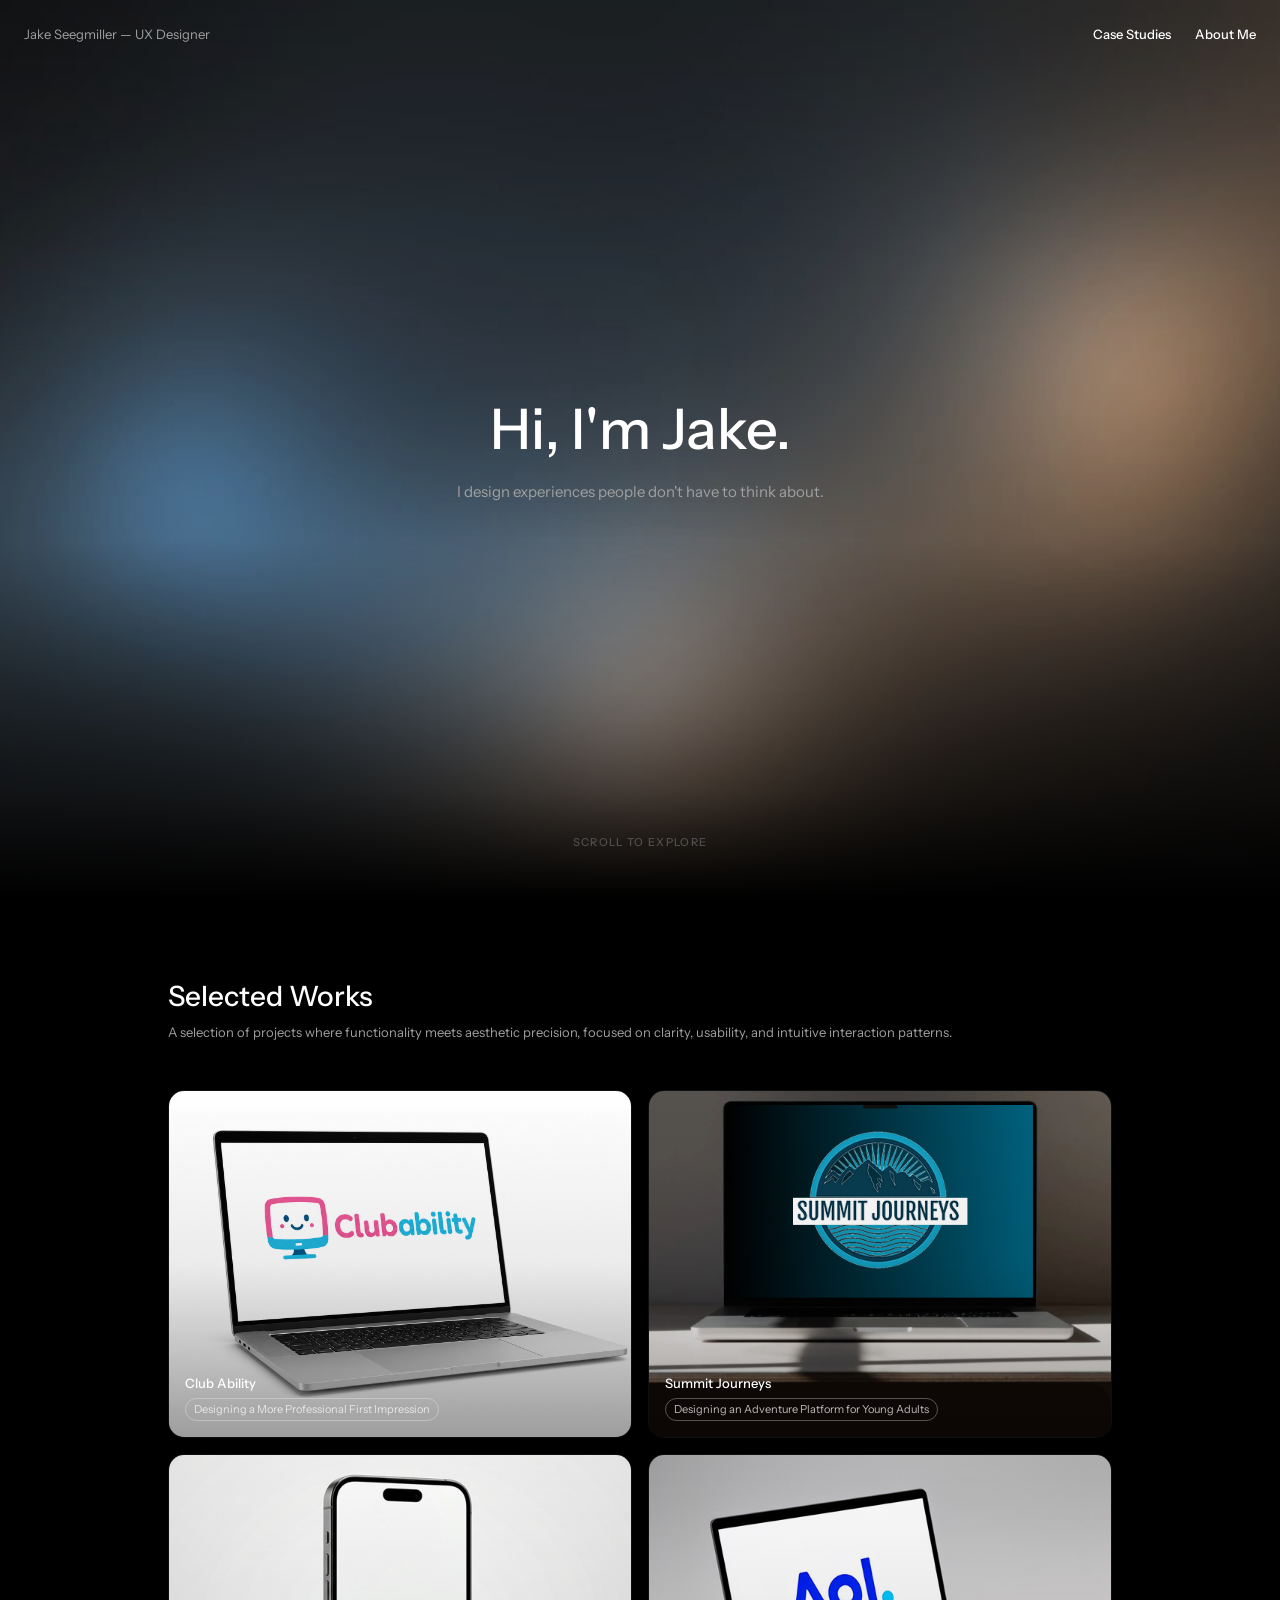
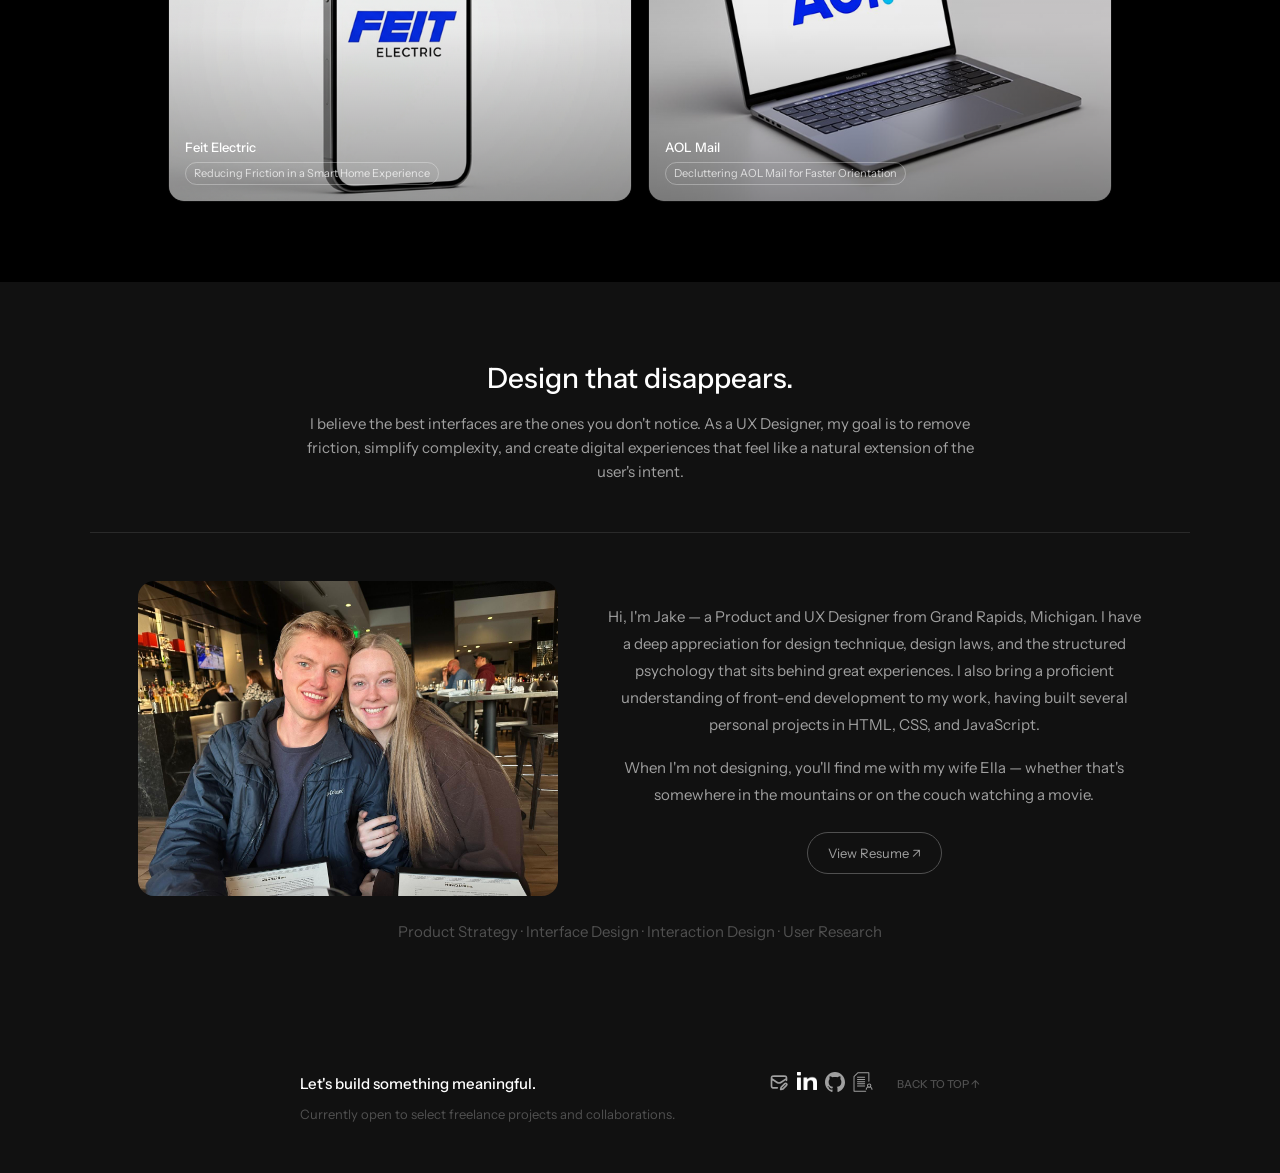
==== index.html @ 3a07475f "redo on resumes - make them pdf's" ====
<!DOCTYPE html>
<html lang="en">
  <head>
    <script>
      (function() {
        const stored = localStorage.getItem('theme');
        const preferred = window.matchMedia('(prefers-color-scheme: dark)').matches ? 'dark' : 'light';
        document.documentElement.setAttribute('data-theme', stored || preferred);
      })();
    </script>
    <meta charset="UTF-8" />
    <meta name="viewport" content="width=device-width, initial-scale=1.0" />
    <title>Jake Seegmiller — UX Portfolio</title>
    <link rel="preconnect" href="https://fonts.googleapis.com" />
    <link rel="preconnect" href="https://fonts.gstatic.com" crossorigin />
    <link
      href="https://fonts.googleapis.com/css2?family=Instrument+Sans:wght@400;500&display=swap"
      rel="stylesheet"
    />
    <link rel="stylesheet" href="styles/tokens.css" />
    <link rel="stylesheet" href="styles/global.css" />
    <link rel="stylesheet" href="styles/components.css" />
    <link rel="stylesheet" href="styles/layout.css" />
    <style>
      @media (max-width: 640px) {
        .layout-philosophy__about-columns {
          flex-direction: column;
          align-items: stretch;
        }

        .layout-philosophy__about-photo {
          flex: none !important;
          width: 100%;
        }
      }

      .layout-footer__icons a span[style*='opacity'] {
        opacity: 0 !important;
        -webkit-text-fill-color: var(--color-text-secondary) !important;
        background-image: none !important;
      }
      .layout-footer__icons a:hover span[style*='opacity'] {
        opacity: 1 !important;
      }
    </style>
  </head>
  <body id="top">
    <header>
      <nav class="layout-nav" aria-label="Primary navigation">
        <p class="layout-nav__brand">Jake Seegmiller — UX Designer</p>
        <div class="layout-nav__links">
          <a class="layout-nav__link" href="#works">Case Studies</a>
          <a class="layout-nav__link" href="#about">About Me</a>
        </div>
      </nav>
    </header>

    <main aria-label="Main content">
      <section class="layout-hero" aria-labelledby="hero-title">
        <div class="layout-hero__content">
          <h1 class="layout-hero__title hero-intro" id="hero-title"><span class="layout-hero__title-text">Hi, I'm Jake.</span></h1>
          <p class="layout-hero__subtitle hero-intro hero-intro--delayed">
            <span class="layout-hero__subtitle-text">I design experiences people don't have to think about.</span>
          </p>
        </div>
        <p class="layout-hero__scroll">SCROLL TO EXPLORE</p>
      </section>

      <section class="layout-works" id="works" aria-labelledby="works-title">
        <div class="layout-works__inner">
          <h2 class="layout-works__title" id="works-title">Selected Works</h2>
          <p class="layout-works__subtitle">
            A selection of projects where functionality meets aesthetic precision,
            focused on clarity, usability, and intuitive interaction patterns.
          </p>
          <div class="layout-works__grid" role="list" aria-label="Selected projects">
            <a
              class="proj-card"
              role="listitem"
              href="pages/clubability.html"
              data-glow="#E8A0BF"
              data-hover-glow
              aria-label="Club Ability — open case study"
            >
              <img class="card-thumb" src="assets/images/clubability.png" alt="Club Ability nonprofit website redesign" />
              <div class="card-scrim"></div>
              <div class="card-text">
                <p class="card-name">Club Ability</p>
                <span class="card-tag">Designing a More Professional First Impression</span>
              </div>
            </a>
            <a
              class="proj-card"
              role="listitem"
              href="pages/summit-journeys.html"
              data-glow="#4A9EBF"
              data-hover-glow
              aria-label="Summit Journeys — open case study"
            >
              <img class="card-thumb" src="assets/images/summit-journeys.png" alt="Summit Journeys travel experience interface" />
              <div class="card-scrim"></div>
              <div class="card-text">
                <p class="card-name">Summit Journeys</p>
                <span class="card-tag">Designing an Adventure Platform for Young Adults</span>
              </div>
            </a>
            <a
              class="proj-card"
              role="listitem"
              href="pages/feit-electric.html"
              data-glow="#3A7BD5"
              data-hover-glow
              aria-label="Feit Electric — open case study"
            >
              <img class="card-thumb" src="assets/images/feit-electric.png" alt="Feit Electric connected home product interface" />
              <div class="card-scrim"></div>
              <div class="card-text">
                <p class="card-name">Feit Electric</p>
                <span class="card-tag">Reducing Friction in a Smart Home Experience</span>
              </div>
            </a>
            <a
              class="proj-card"
              role="listitem"
              href="pages/aol-mail.html"
              data-glow="#3A7BD5"
              data-hover-glow
              aria-label="AOL Mail — open case study"
            >
              <img class="card-thumb" src="assets/images/aol-mail.png" alt="AOL Mail inbox modernization concept" />
              <div class="card-scrim"></div>
              <div class="card-text">
                <p class="card-name">AOL Mail</p>
                <span class="card-tag">Decluttering AOL Mail for Faster Orientation</span>
              </div>
            </a>
          </div>
        </div>
      </section>

      <section class="layout-philosophy" id="about" aria-labelledby="philosophy-title">
        <h2 class="layout-philosophy__title" id="philosophy-title">Design that disappears.</h2>
        <p class="layout-philosophy__body">
          I believe the best interfaces are the ones you don't notice. As a UX Designer, my
          goal is to remove friction, simplify complexity, and create digital experiences
          that feel like a natural extension of the user's intent.
        </p>
        <hr
          style="border: none; border-top: 1px solid var(--color-bg-subtle); margin: var(--space-xl) 0; max-width: var(--works-max-width, 1100px); margin-left: auto; margin-right: auto; padding-left: var(--space-xl); padding-right: var(--space-xl);"
        />
        <div
          class="layout-philosophy__about-columns"
          style="display: flex; gap: var(--space-xl); align-items: center; max-width: var(--works-max-width, 1100px); margin-left: auto; margin-right: auto; padding-left: var(--space-xl); padding-right: var(--space-xl);"
        >
          <div class="layout-philosophy__about-photo" style="flex: 0 0 420px;">
              <img
                src="assets/images/about_me.jpeg"
                alt="Jake Seegmiller"
                style="width: 100%; height: auto; border-radius: var(--radius-lg); display: block;"
              />
            </div>
            <div style="flex: 1;">
              <p
                style="color: var(--color-text-secondary); font-size: var(--text-md); line-height: var(--leading-loose);"
              >
                Hi, I'm Jake — a Product and UX Designer from Grand Rapids, Michigan. I have a
                deep appreciation for design technique, design laws, and the structured
                psychology that sits behind great experiences. I also bring a proficient
                understanding of front-end development to my work, having built several
                personal projects in HTML, CSS, and JavaScript.
              </p>
              <p
                style="margin-top: var(--space-md); color: var(--color-text-secondary); font-size: var(--text-md); line-height: var(--leading-loose);"
              >
                When I'm not designing, you'll find me with my wife Ella — whether that's
                somewhere in the mountains or on the couch watching a movie.
              </p>
              <a
                href="assets/images/Resume_-_Jake_Seegmiller_2026.pdf"
                target="_blank"
                rel="noopener noreferrer"
                style="display: inline-block; margin-top: var(--space-lg); padding: 10px 20px; border: 1px solid var(--color-text-muted); border-radius: var(--radius-pill); font-size: var(--text-sm); color: var(--color-text-secondary); transition: border-color var(--transition-base), color var(--transition-base);"
              >
                View Resume ↗
              </a>
            </div>
          </div>
        <p class="layout-philosophy__skills" style="font-size: var(--text-md);">
          Product Strategy · Interface Design · Interaction Design · User Research
        </p>
      </section>
    </main>

    <footer class="layout-footer" aria-label="Footer">
      <div class="layout-footer__inner">
        <div>
          <p class="layout-footer__title">Let's build something meaningful.</p>
          <p class="layout-footer__subtitle">
            Currently open to select freelance projects and collaborations.
          </p>
        </div>
        <div class="layout-footer__right">
          <div class="layout-footer__icons">
            <a href="mailto:jakegseeg@gmail.com" aria-label="Email Jake">
              <span style="position: relative; display: inline-flex; align-items: center; justify-content: center;">
              <svg xmlns="http://www.w3.org/2000/svg" viewBox="0 0 24 24" fill="none" width="20" height="20" aria-hidden="true">
                <path
                  stroke="currentColor"
                  stroke-width="2"
                  stroke-linecap="round"
                  stroke-linejoin="round"
                  d="M10 19H6.2C5.0799 19 4.51984 19 4.09202 18.782C3.71569 18.5903 3.40973 18.2843 3.21799 17.908C3 17.4802 3 16.9201 3 15.8V8.2C3 7.0799 3 6.51984 3.21799 6.09202C3.40973 5.71569 3.71569 5.40973 4.09202 5.21799C4.51984 5 5.0799 5 6.2 5H17.8C18.9201 5 19.4802 5 19.908 5.21799C20.2843 5.40973 20.5903 5.71569 20.782 6.09202C21 6.51984 21 7.0799 21 8.2V10M20.6067 8.26229L15.5499 11.6335C14.2669 12.4888 13.6254 12.9165 12.932 13.0827C12.3192 13.2295 11.6804 13.2295 11.0677 13.0827C10.3743 12.9165 9.73279 12.4888 8.44975 11.6335L3.14746 8.09863M14 21L16.025 20.595C16.2015 20.5597 16.2898 20.542 16.3721 20.5097C16.4452 20.4811 16.5147 20.4439 16.579 20.399C16.6516 20.3484 16.7152 20.2848 16.8426 20.1574L21 16C21.5523 15.4477 21.5523 14.5523 21 14C20.4477 13.4477 19.5523 13.4477 19 14L14.8426 18.1574C14.7152 18.2848 14.6516 18.3484 14.601 18.421C14.5561 18.4853 14.5189 18.5548 14.4903 18.6279C14.458 18.7102 14.4403 18.7985 14.405 18.975L14 21Z"
                />
              </svg>
                <span style="position: absolute; bottom: calc(100% + 6px); left: 50%; transform: translateX(-50%); font-size: 10px; color: var(--color-text-secondary); white-space: nowrap; opacity: 0; transition: opacity var(--transition-base); pointer-events: none;">Email</span>
              </span>
            </a>
            <a
              href="https://www.linkedin.com/in/jacob-seegmiller-11bab8307"
              target="_blank"
              rel="noopener noreferrer"
              aria-label="Jake on LinkedIn"
            >
              <span style="position: relative; display: inline-flex; align-items: center; justify-content: center;">
              <img
                src="assets/icons/linkedin_logo.png"
                width="20"
                height="20"
                alt=""
                aria-hidden="true"
              />
                <span style="position: absolute; bottom: calc(100% + 6px); left: 50%; transform: translateX(-50%); font-size: 10px; color: var(--color-text-secondary); white-space: nowrap; opacity: 0; transition: opacity var(--transition-base); pointer-events: none;">LinkedIn</span>
              </span>
            </a>
            <a href="https://github.com/jakegseeg" target="_blank" rel="noopener noreferrer" aria-label="Jake on GitHub">
              <span style="position: relative; display: inline-flex; align-items: center; justify-content: center;">
              <svg xmlns="http://www.w3.org/2000/svg" viewBox="84 7399 20 20" width="20" height="20" aria-hidden="true">
                <path
                  fill="currentColor"
                  fill-rule="evenodd"
                  d="M94,7399 C99.523,7399 104,7403.59 104,7409.253 C104,7413.782 101.138,7417.624 97.167,7418.981 C96.66,7419.082 96.48,7418.762 96.48,7418.489 C96.48,7418.151 96.492,7417.047 96.492,7415.675 C96.492,7414.719 96.172,7414.095 95.813,7413.777 C98.04,7413.523 100.38,7412.656 100.38,7408.718 C100.38,7407.598 99.992,7406.684 99.35,7405.966 C99.454,7405.707 99.797,7404.664 99.252,7403.252 C99.252,7403.252 98.414,7402.977 96.505,7404.303 C95.706,7404.076 94.85,7403.962 94,7403.958 C93.15,7403.962 92.295,7404.076 91.497,7404.303 C89.586,7402.977 88.746,7403.252 88.746,7403.252 C88.203,7404.664 88.546,7405.707 88.649,7405.966 C88.01,7406.684 87.619,7407.598 87.619,7408.718 C87.619,7412.646 89.954,7413.526 92.175,7413.785 C91.889,7414.041 91.63,7414.493 91.54,7415.156 C90.97,7415.418 89.522,7415.871 88.63,7414.304 C88.63,7414.304 88.101,7413.319 87.097,7413.247 C87.097,7413.247 86.122,7413.234 87.029,7413.87 C87.029,7413.87 87.684,7414.185 88.139,7415.37 C88.139,7415.37 88.726,7417.2 91.508,7416.58 C91.513,7417.437 91.522,7418.245 91.522,7418.489 C91.522,7418.76 91.338,7419.077 90.839,7418.982 C86.865,7417.627 84,7413.783 84,7409.253 C84,7403.59 88.478,7399 94,7399"
                />
              </svg>
                <span style="position: absolute; bottom: calc(100% + 6px); left: 50%; transform: translateX(-50%); font-size: 10px; color: var(--color-text-secondary); white-space: nowrap; opacity: 0; transition: opacity var(--transition-base); pointer-events: none;">GitHub</span>
              </span>
            </a>
            <a
              href="assets/images/Resume_-_Jake_Seegmiller_2026.pdf"
              target="_blank"
              rel="noopener noreferrer"
              aria-label="Download Jake's resume"
            >
              <span style="position: relative; display: inline-flex; align-items: center; justify-content: center;">
              <svg xmlns="http://www.w3.org/2000/svg" viewBox="0 0 846.66 846.66" width="20" height="20" aria-hidden="true">
                <path
                  fill="currentColor"
                  fill-rule="nonzero"
                  d="M539.75 794.68c27.15,0 27.15,41.29 0,41.29l-497.47 0c-11.4,0 -20.64,-9.25 -20.64,-20.65l0 -621.69c0,-5.7 2.31,-10.87 6.04,-14.6l162.3 -162.29c4.03,-4.03 9.31,-6.05 14.59,-6.05l466.89 0c11.4,0 20.65,9.25 20.65,20.65l0 361.36c0,27.16 -41.29,27.16 -41.29,0l0 -340.72 -437.7 0 -150.19 150.2 0 592.5 476.82 0zm-351.21 -181.98c-27.16,0 -27.16,-41.29 0,-41.29l306.67 0c27.16,0 27.16,41.29 0,41.29l-306.67 0zm0 -274.68c-27.16,0 -27.16,-41.29 0,-41.29l306.67 0c27.16,0 27.16,41.29 0,41.29l-306.67 0zm0 91.56c-27.16,0 -27.16,-41.29 0,-41.29l306.67 0c27.16,0 27.16,41.29 0,41.29l-306.67 0zm0 91.56c-27.16,0 -27.16,-41.29 0,-41.29l306.67 0c27.16,0 27.16,41.29 0,41.29l-306.67 0zm0 -274.68c-27.16,0 -27.16,-41.29 0,-41.29l306.67 0c27.16,0 27.16,41.29 0,41.29l-306.67 0zm496.57 238.25c49.84,0 90.24,40.4 90.24,90.24 0,18.1 -5.33,34.95 -14.5,49.07 37.57,24.93 61.47,66.08 64.13,111.2 1.59,27.06 -39.55,29.47 -41.13,2.42 -2.11,-35.69 -22.61,-67.48 -54.13,-84.24 -13.16,7.5 -28.38,11.78 -44.61,11.78 -17.56,0 -33.95,-5.01 -47.81,-13.69 -33.44,16.12 -55.6,49.04 -57.79,86.15 -1.59,27.05 -42.72,24.64 -41.13,-2.42 2.79,-47.18 28.75,-89.88 69.08,-114.28 -7.99,-13.47 -12.58,-29.19 -12.58,-45.99 0,-49.83 40.4,-90.24 90.23,-90.24zm0 41.29c-27.03,0 -48.94,21.92 -48.94,48.95 0,27.03 21.91,48.94 48.94,48.94 27.03,0 48.95,-21.91 48.95,-48.94 0,-27.03 -21.91,-48.95 -48.95,-48.95z"
                />
              </svg>
                <span style="position: absolute; bottom: calc(100% + 6px); left: 50%; transform: translateX(-50%); font-size: 10px; color: var(--color-text-secondary); white-space: nowrap; opacity: 0; transition: opacity var(--transition-base); pointer-events: none;">Resume</span>
              </span>
            </a>
          </div>
          <a class="layout-footer__top" href="#top">BACK TO TOP ↑</a>
        </div>
      </div>
    </footer>

    <script src="scripts/main.js"></script>
    <script src="scripts/hover.js" defer></script>
  </body>
</html>
---- styles/tokens.css ----
:root {
  --color-bg:           #0D0D0D;
  --color-bg-surface:   #161616;
  --color-bg-elevated:  #1E1E1E;
  --color-bg-subtle:    #2A2A2A;
  --color-bg-footer:    #111111;
  --color-text-primary:   #FFFFFF;
  --color-text-secondary: #A0A0A0;
  --color-text-muted:     #505050;
  --accent-summit:  #4A9EBF;
  --accent-feit:    #3A7BD5;
  --accent-aol:     #3A7BD5;
  --accent-hig:     #5A5A7A;
  --accent-club:    #E8A0BF;
  --font-base:     'Instrument Sans', sans-serif;
  --weight-normal: 400;
  --weight-medium: 500;
  --text-xs:  11px;
  --text-sm:  13px;
  --text-md:  15px;
  --text-lg:  18px;
  --text-xl:  28px;
  --text-2xl: 40px;
  --text-3xl: 56px;
  --leading-tight:  1.2;
  --leading-normal: 1.6;
  --leading-loose:  1.8;
  --space-xs:  4px;
  --space-sm:  8px;
  --space-md:  16px;
  --space-lg:  24px;
  --space-xl:  48px;
  --space-2xl: 80px;
  --space-3xl: 120px;
  --max-width:    680px;
  --grid-gap:     16px;
  --section-pad:  var(--space-2xl);
  --radius-sm:   6px;
  --radius-md:   12px;
  --radius-lg:   16px;
  --radius-pill: 99px;
  --transition-base:   0.28s ease;
  --transition-spring: 0.28s cubic-bezier(0.34, 1.56, 0.64, 1);
  --hero-bg-image:   url('../assets/images/portfoliobackgrnd.png');
  --hero-bg-opacity: 0.9;
  --hero-fade-start: 88%;
}
---- styles/global.css ----
*,
*::before,
*::after {
  box-sizing: border-box;
  margin: 0;
  padding: 0;
}

html {
  scroll-behavior: smooth;
}

body {
  font-family: var(--font-base);
  font-weight: var(--weight-normal);
  font-size: var(--text-md);
  line-height: var(--leading-normal);
  color: var(--color-text-primary);
  background-color: var(--color-bg);
  -webkit-font-smoothing: antialiased;
}

.hero-intro {
  opacity: 0;
  transform: translate3d(0, -22px, 0);
  animation: hero-intro-fade 1.2s cubic-bezier(0.22, 1, 0.36, 1) forwards;
}

.hero-intro--delayed {
  animation-delay: 0.55s;
}

.layout-hero__title,
.layout-hero__subtitle {
  display: inline-block;
}

.layout-hero__title-text,
.layout-hero__subtitle-text {
  display: inline-block;
}

.cursor-pill {
  position: fixed;
  top: 0;
  left: 0;
  display: flex;
  align-items: center;
  justify-content: center;
  min-width: 168px;
  height: 56px;
  padding: 0 22px;
  border-radius: 999px;
  pointer-events: none;
  z-index: 1000;
  opacity: 0;
  border: 1px solid rgba(255, 255, 255, 0.18);
  background:
    linear-gradient(135deg, rgba(255, 255, 255, 0.22), rgba(255, 255, 255, 0.08)),
    var(--cursor-accent, rgba(255, 0, 204, 0.3));
  box-shadow:
    0 16px 42px rgba(0, 0, 0, 0.22),
    inset 0 1px 0 rgba(255, 255, 255, 0.18);
  backdrop-filter: blur(18px) saturate(140%);
  -webkit-backdrop-filter: blur(18px) saturate(140%);
  transform: translate3d(0, 0, 0) scale(0.86);
  transition: opacity 0.18s ease, transform 0.18s ease, background 0.24s ease;
  will-change: left, top, opacity, transform;
}

body.cursor-card-hover .cursor-pill {
  opacity: 1;
  transform: translate3d(0, 0, 0) scale(1);
}

.cursor-pill__label {
  font-size: 12px;
  line-height: 1;
  letter-spacing: 0.08em;
  text-transform: uppercase;
  color: rgba(255, 255, 255, 0.96);
  white-space: nowrap;
}

@keyframes hero-intro-fade {
  from {
    opacity: 0;
    transform: translate3d(0, -22px, 0);
  }

  to {
    opacity: 1;
    transform: translate3d(0, 0, 0);
  }
}

h1,
h2,
h3,
h4 {
  font-weight: var(--weight-medium);
  line-height: var(--leading-tight);
  color: var(--color-text-primary);
}

a {
  color: inherit;
  text-decoration: none;
}

img {
  display: block;
  max-width: 100%;
  height: auto;
}

.layout-nav__brand,
.layout-nav__link,
.layout-hero__title-text,
.layout-hero__subtitle-text,
.layout-hero__scroll,
.layout-works__title,
.layout-works__subtitle,
.card-name,
.card-tag,
.layout-philosophy__title,
.layout-philosophy__body,
.layout-philosophy__skills,
.layout-footer__title,
.layout-footer__subtitle,
.layout-footer__icons a,
.layout-footer__top {
  transition:
    color 0.2s ease,
    background-position 0.6s ease,
    background-size 0.6s ease;
  background-repeat: no-repeat;
  background-position: 0% 50%;
  background-size: 280% 100%;
}

.layout-footer__icons a img {
  transition: opacity 0.2s ease;
}

@media (hover: hover) and (pointer: fine) {
  .layout-nav__brand:hover,
  .layout-nav__link:hover,
  .layout-hero__title:hover .layout-hero__title-text,
  .layout-hero__subtitle:hover .layout-hero__subtitle-text,
  .layout-hero__scroll:hover,
  .layout-works__title:hover,
  .layout-works__subtitle:hover,
  .card-name:hover,
  .card-tag:hover,
  .layout-philosophy__title:hover,
  .layout-philosophy__body:hover,
  .layout-philosophy__skills:hover,
  .layout-footer__title:hover,
  .layout-footer__subtitle:hover,
  .layout-footer__icons a:hover,
  .layout-footer__top:hover {
    background-image: linear-gradient(120deg, #ff00cc 0%, #00ffcc 46%, #3333ff 74%, #ff00cc 100%);
    background-size: 280% 100%;
    background-position: 0% 50%;
    color: transparent;
    -webkit-text-fill-color: transparent;
    -webkit-background-clip: text;
    background-clip: text;
    animation: text-hover-gradient 6s linear infinite;
  }

  .layout-footer__icons a:hover img {
    opacity: 0;
  }
}

@keyframes text-hover-gradient {
  from {
    background-position: 0% 50%;
  }

  to {
    background-position: 140% 50%;
  }
}

.visually-hidden {
  position: absolute;
  width: 1px;
  height: 1px;
  padding: 0;
  margin: -1px;
  overflow: hidden;
  clip: rect(0, 0, 0, 0);
  white-space: nowrap;
  border: 0;
}

@media (hover: none), (pointer: coarse), (prefers-reduced-motion: reduce) {
  .cursor-pill {
    display: none;
    animation: none;
  }

  .hero-intro,
  .hero-intro--delayed {
    opacity: 1;
    transform: none;
    animation: none;
  }

  .layout-footer__icons a img {
    transition: none;
  }

  .layout-footer__icons a:hover img {
    opacity: 1;
  }
}
---- styles/components.css ----
.proj-card {
  position: relative;
  border-radius: var(--radius-lg);
  overflow: hidden;
  isolation: isolate;
  aspect-ratio: 4 / 3;
  display: block;
  width: 100%;
  cursor: pointer;
  border: 0.5px solid rgba(255,255,255,0.06);
  transition: transform var(--transition-spring), box-shadow var(--transition-base), filter 0.3s ease;
  --x: 50%;
  --y: 50%;
}

.proj-card::before {
  content: "";
  position: absolute;
  inset: 0;
  background: conic-gradient(from 0deg, #ff00cc, #00ffcc, #3333ff, #ff00cc);
  filter: blur(25px);
  opacity: 0.2;
  pointer-events: none;
  z-index: 0;
  animation: card-glow-spin 8s linear infinite;
  -webkit-mask: radial-gradient(250px circle at var(--x) var(--y), white 0, transparent 60%);
  mask: radial-gradient(250px circle at var(--x) var(--y), white 0, transparent 60%);
}

.proj-card:hover,
.proj-card.card--active {
  transform: scale(1.035);
}

.grid--focused .proj-card {
  filter: saturate(0.15) brightness(0.7);
}

.grid--focused .proj-card.card--active {
  filter: saturate(1) brightness(1);
}

.card-thumb {
  position: absolute;
  inset: 0;
  width: 100%;
  height: 100%;
  object-fit: cover;
  filter: saturate(1) brightness(1);
  transition: filter var(--transition-base);
  z-index: 1;
}

.card-thumb--placeholder {
  position: absolute;
  inset: 0;
  background: var(--color-bg-elevated);
  z-index: 1;
}

.card-scrim {
  position: absolute;
  inset: 0;
  background: linear-gradient(to top, rgba(0,0,0,0.55) 0%, rgba(0,0,0,0.1) 50%, transparent 100%);
  opacity: 0.7;
  transition: opacity var(--transition-base);
  z-index: 1;
}

.proj-card:hover .card-scrim,
.proj-card.card--active .card-scrim {
  opacity: 1;
}

.card-text {
  position: absolute;
  bottom: 0;
  left: 0;
  right: 0;
  padding: var(--space-md);
  z-index: 2;
  filter: saturate(1) brightness(1);
  transition: filter var(--transition-base);
}

.card-name {
  position: relative;
  z-index: 1;
  font-size: var(--text-sm);
  font-weight: var(--weight-medium);
  color: #fff;
  margin-bottom: var(--space-xs);
  line-height: var(--leading-tight);
}

.card-tag {
  position: relative;
  z-index: 1;
  font-size: var(--text-xs);
  color: rgba(255,255,255,0.72);
  border: 0.5px solid rgba(255,255,255,0.3);
  border-radius: var(--radius-pill);
  padding: 2px var(--space-sm);
  display: inline-block;
}

@keyframes card-glow-spin {
  from {
    transform: rotate(0deg);
  }

  to {
    transform: rotate(360deg);
  }
}

@media (prefers-reduced-motion: reduce) {
  .proj-card { transition: box-shadow var(--transition-base); }
  .proj-card:hover { transform: none; }
  .card-thumb, .card-text { transition: filter 0.2s ease; }
  .proj-card::before { animation: none; }
}
---- styles/layout.css ----
.layout-nav {
  position: fixed;
  top: 0;
  left: 0;
  width: 100%;
  display: flex;
  justify-content: space-between;
  align-items: center;
  padding: var(--space-lg);
  z-index: 100;
  background: transparent;
}

.layout-nav__brand {
  font-size: var(--text-sm);
  color: var(--color-text-secondary);
  font-weight: var(--weight-normal);
}

.layout-nav__links {
  display: flex;
  gap: var(--space-lg);
}

.layout-nav__link {
  font-size: var(--text-sm);
  color: var(--color-text-primary);
  font-weight: var(--weight-medium);
}

main > section:first-of-type:not(.layout-hero) {
  padding-top: var(--space-xl);
}

.layout-hero {
  min-height: 100vh;
  max-height: 100vh;
  display: flex;
  flex-direction: column;
  align-items: center;
  justify-content: center;
  position: relative;
  overflow: hidden;
  background: var(--color-bg);
  padding: var(--section-pad) var(--space-lg);
}

.layout-hero::before,
.layout-hero::after {
  content: "";
  position: absolute;
  inset: 0;
  pointer-events: none;
  z-index: 0;
}

.layout-hero::before {
  background-image: var(--hero-bg-image);
  background-size: cover;
  background-position: center top;
  opacity: var(--hero-bg-opacity);
}

.layout-hero::after {
  background: linear-gradient(
    to bottom,
    rgba(0,0,0,0.15) 0%,
    rgba(0,0,0,0.0) 30%,
    rgba(0,0,0,0.0) 60%,
    rgba(0,0,0,0.6) var(--hero-fade-start),
    rgba(0,0,0,1.0) 100%
  );
}

.layout-hero__title {
  font-size: var(--text-2xl);
  font-weight: var(--weight-medium);
  line-height: var(--leading-tight);
  color: var(--color-text-primary);
  z-index: 2;
}

.layout-hero__subtitle {
  margin-top: var(--space-md);
  font-size: var(--text-md);
  color: var(--color-text-secondary);
  line-height: var(--leading-normal);
  text-align: center;
  z-index: 2;
}

.layout-hero__scroll {
  position: absolute;
  bottom: var(--space-xl);
  left: 50%;
  transform: translateX(-50%);
  font-size: var(--text-xs);
  color: var(--color-text-muted);
  letter-spacing: 0.12em;
  font-weight: var(--weight-medium);
  z-index: 2;
  white-space: nowrap;
}

.layout-hero__content {
  display: flex;
  flex-direction: column;
  align-items: center;
  justify-content: center;
  text-align: center;
  flex: 1;
  width: 100%;
  padding: 0 var(--space-lg);
}

.layout-works {
  background: #000;
  width: 100%;
  padding: var(--space-2xl) calc(var(--space-3xl) + var(--space-xl));
  box-sizing: border-box;
}

.layout-works__inner {
  width: 100%;
  max-width: none;
  margin: 0;
}

.layout-works__title {
  font-size: var(--text-xl);
  font-weight: var(--weight-medium);
  line-height: var(--leading-tight);
}

.layout-works__subtitle {
  margin-top: var(--space-sm);
  font-size: var(--text-sm);
  color: var(--color-text-secondary);
}

.layout-works__grid {
  margin-top: var(--space-xl);
  display: grid;
  grid-template-columns: 1fr 1fr;
  gap: var(--grid-gap);
  width: 100%;
}

@media (max-width: 768px) {
  .layout-works {
    padding: var(--space-2xl) var(--space-lg);
  }
}

.layout-philosophy {
  background: var(--color-bg-footer);
  padding: var(--section-pad) var(--space-lg);
  text-align: center;
}

.layout-philosophy__title {
  font-size: var(--text-xl);
  font-weight: var(--weight-medium);
  line-height: var(--leading-tight);
}

.layout-philosophy__body {
  margin: var(--space-md) auto 0;
  max-width: var(--max-width);
  font-size: var(--text-md);
  color: var(--color-text-secondary);
  line-height: var(--leading-normal);
}

.layout-philosophy__skills {
  margin-top: var(--space-lg);
  font-size: var(--text-sm);
  color: var(--color-text-muted);
}

.layout-footer {
  background: var(--color-bg-footer);
  padding: var(--space-xl) var(--space-lg);
}

.layout-footer__inner {
  max-width: var(--max-width);
  margin: 0 auto;
  display: flex;
  justify-content: space-between;
  align-items: flex-start;
  gap: var(--space-lg);
}

.layout-footer__title {
  font-size: var(--text-md);
  font-weight: var(--weight-medium);
}

.layout-footer__subtitle {
  margin-top: var(--space-sm);
  font-size: var(--text-sm);
  color: var(--color-text-muted);
}

.layout-footer__right {
  display: flex;
  align-items: center;
  gap: var(--space-lg);
}

.layout-footer__icons {
  display: flex;
  gap: var(--space-sm);
  font-size: var(--text-sm);
  color: var(--color-text-secondary);
}

.layout-footer__top {
  font-size: var(--text-xs);
  color: var(--color-text-muted);
  font-weight: var(--weight-medium);
}

.layout-case-study-main {
  background: var(--color-bg);
  min-height: 100vh;
  padding: calc(var(--space-3xl) + var(--space-lg)) calc(var(--space-3xl) + var(--space-xl))
    var(--space-2xl);
  box-sizing: border-box;
}

.layout-case-study__back {
  display: inline-block;
  margin-bottom: var(--space-lg);
  font-size: var(--text-sm);
  font-weight: var(--weight-medium);
  color: var(--color-text-secondary);
}

.layout-case-study__back:hover {
  color: var(--color-text-primary);
}

.layout-case-study__back--bottom {
  margin-top: 50px;
}

.layout-case-study__media {
  margin: 0;
  max-width: 100%;
}

.layout-case-study__media img {
  width: 100%;
  height: auto;
  display: block;
  border-radius: var(--radius-md);
}

.layout-case-study-main--aol {
  color: var(--color-text-primary);
  position: relative;
  padding-left: clamp(140px, 12vw, 220px);
  padding-right: clamp(56px, 6vw, 104px);
}

.aol-case-study {
  max-width: 1100px;
  margin: 0 auto;
}

.aol-case-nav {
  --case-nav-progress: 0%;
  position: fixed;
  top: 50%;
  left: clamp(18px, 2.2vw, 30px);
  transform: translateY(-50%);
  z-index: 90;
  display: flex;
  flex-direction: column;
  gap: 12px;
  width: 150px;
}

.aol-case-nav__rail {
  position: absolute;
  top: 10px;
  bottom: 10px;
  left: 5px;
  width: 1px;
  background: rgba(255, 255, 255, 0.1);
}

.aol-case-nav__progress {
  position: absolute;
  top: 0;
  left: 0;
  width: 100%;
  height: var(--case-nav-progress);
  background: linear-gradient(180deg, rgba(255, 255, 255, 0.95), rgba(255, 255, 255, 0.38));
  box-shadow: 0 0 10px rgba(255, 255, 255, 0.14);
  transition: height 0.18s ease-out;
}

.aol-case-nav__item {
  position: relative;
  display: flex;
  align-items: center;
  gap: 10px;
  min-height: 18px;
  color: rgba(255, 255, 255, 0.46);
}

.aol-case-nav__dot {
  position: relative;
  z-index: 1;
  flex: 0 0 12px;
  width: 12px;
  height: 12px;
  border-radius: 50%;
  border: 1px solid rgba(255, 255, 255, 0.18);
  background: rgba(255, 255, 255, 0.04);
  box-shadow: 0 0 0 0 rgba(255, 255, 255, 0);
  transition:
    background-color 0.2s ease,
    border-color 0.2s ease,
    transform 0.2s ease,
    box-shadow 0.2s ease;
}

.aol-case-nav__dot::after {
  content: "";
  position: absolute;
  inset: 2px;
  border-radius: 50%;
  background: rgba(255, 255, 255, 0.95);
  transform: scale(0);
  transition: transform 0.2s ease;
}

.aol-case-nav__label {
  font-size: 12px;
  line-height: 1.1;
  letter-spacing: 0.02em;
  transform-origin: left center;
  transition: transform 0.2s ease, color 0.2s ease, font-weight 0.2s ease, letter-spacing 0.2s ease;
}

.aol-case-nav__item:hover .aol-case-nav__label,
.aol-case-nav__item:focus-visible .aol-case-nav__label,
.aol-case-nav__item.is-active .aol-case-nav__label {
  color: rgba(255, 255, 255, 0.98);
  font-weight: var(--weight-medium);
  letter-spacing: 0;
  transform: scale(1.035);
}

.aol-case-nav__item:hover .aol-case-nav__dot,
.aol-case-nav__item:focus-visible .aol-case-nav__dot,
.aol-case-nav__item.is-active .aol-case-nav__dot,
.aol-case-nav__item.is-complete .aol-case-nav__dot {
  border-color: rgba(255, 255, 255, 0.66);
  background: rgba(255, 255, 255, 0.12);
  box-shadow: 0 0 14px rgba(255, 255, 255, 0.12);
}

.aol-case-nav__item.is-active .aol-case-nav__dot::after,
.aol-case-nav__item.is-complete .aol-case-nav__dot::after {
  transform: scale(1);
}

.aol-case-nav__item:focus-visible {
  outline: none;
}

.aol-case-study__hero {
  max-width: 1120px;
}

.aol-case-study__eyebrow {
  font-size: clamp(2.8rem, 5vw, 4.5rem);
  font-weight: var(--weight-medium);
  line-height: 1;
  color: var(--color-text-primary);
}

.aol-case-study__title {
  margin-top: var(--space-md);
  font-size: clamp(2.2rem, 4.6vw, 4rem);
  font-weight: var(--weight-medium);
  line-height: 1.06;
  color: rgba(255, 255, 255, 0.56);
}

.aol-case-study__intro,
.aol-case-study__copy,
.aol-case-study__list {
  max-width: 1120px;
  font-size: clamp(1.15rem, 2vw, 1.45rem);
  line-height: 1.34;
  color: rgba(255, 255, 255, 0.84);
}

.aol-case-study__intro {
  margin-top: calc(var(--space-xl) + var(--space-sm));
}

.aol-case-study__section {
  margin-top: calc(var(--space-2xl) + var(--space-xl));
}

.aol-case-study__section-title {
  margin-bottom: var(--space-xl);
  font-size: clamp(1.45rem, 2vw, 2rem);
  font-weight: var(--weight-medium);
  line-height: 1.1;
  text-transform: uppercase;
  color: rgba(255, 255, 255, 0.92);
}

.aol-case-study__panel {
  width: 100%;
  border-radius: 2px;
  background: #d9d9d9;
}

.aol-case-study__media {
  margin: 0;
  width: 100%;
  overflow: visible;
  border-radius: 2px;
  background: transparent;
  border: 0;
  box-shadow: 0 18px 40px rgba(0, 0, 0, 0.28);
  transition: transform 0.24s ease, box-shadow 0.24s ease;
}

.aol-case-study__media img {
  width: 100%;
  height: 100%;
  display: block;
  object-fit: contain;
  object-position: center top;
  border-radius: 2px;
}

.aol-case-study__panel--wide {
  aspect-ratio: 16 / 9;
  min-height: 320px;
}

.aol-case-study__panel--tall {
  aspect-ratio: 0.82 / 1;
  min-height: 240px;
}

.aol-case-study__media--wide {
  aspect-ratio: 16 / 9;
}

.aol-case-study__media--wireframe {
  aspect-ratio: auto;
}

.aol-case-study__media--wireframe img {
  height: auto;
}

.aol-case-study__media--tall {
  aspect-ratio: 0.82 / 1;
}

.aol-case-study__media:hover,
.aol-case-study__media:focus-visible {
  transform: translateY(-2px);
  box-shadow: 0 24px 52px rgba(0, 0, 0, 0.34);
}

.aol-case-study__media:focus-visible {
  outline: 1px solid rgba(255, 255, 255, 0.28);
  outline-offset: 6px;
}

.aol-case-study__copy {
  margin-top: var(--space-lg);
}

.aol-case-study__grid {
  display: grid;
  grid-template-columns: repeat(3, minmax(0, 1fr));
  gap: var(--space-lg);
}

.aol-case-study__list {
  margin-top: var(--space-md);
  padding-left: 1.5rem;
}

.aol-case-study__list li + li {
  margin-top: var(--space-sm);
}

.clubability-case-study__lede {
  margin-bottom: var(--space-lg);
}

.clubability-compare {
  margin-top: var(--space-md);
  max-width: 1120px;
}

.clubability-compare__viewport {
  position: relative;
  aspect-ratio: 16 / 9;
  width: 100%;
  overflow: hidden;
  border-radius: var(--radius-md);
  background: var(--color-bg-surface);
  box-shadow: 0 18px 40px rgba(0, 0, 0, 0.28);
}

.clubability-compare__iframe {
  display: block;
  border: 0;
  user-select: none;
  pointer-events: none;
  background: var(--color-bg-surface);
}

.clubability-compare__iframe--after {
  position: absolute;
  inset: 0;
  width: 100%;
  height: 100%;
}

.clubability-compare__clip {
  position: absolute;
  top: 0;
  left: 0;
  bottom: 0;
  width: 50%;
  overflow: hidden;
}

.clubability-compare__iframe--before {
  position: absolute;
  top: 0;
  left: 0;
  height: 100%;
  width: 100%;
}

.clubability-compare__labels {
  display: flex;
  justify-content: space-between;
  margin-top: var(--space-sm);
  font-size: var(--text-sm);
  color: var(--color-text-secondary);
  font-weight: var(--weight-medium);
}

.clubability-compare__range {
  width: 100%;
  margin-top: var(--space-md);
  accent-color: var(--accent-club);
  cursor: pointer;
}

.clubability-tabs {
  margin-top: var(--space-md);
}

.clubability-tabs__tablist {
  display: flex;
  flex-wrap: wrap;
  gap: var(--space-sm);
  margin-bottom: var(--space-lg);
}

.clubability-tabs__tab {
  border: 1px solid rgba(255, 255, 255, 0.14);
  border-radius: var(--radius-pill);
  padding: var(--space-sm) var(--space-md);
  font-size: var(--text-md);
  font-weight: var(--weight-medium);
  font-family: var(--font-base);
  color: var(--color-text-secondary);
  background: transparent;
  cursor: pointer;
  transition:
    color var(--transition-base),
    border-color var(--transition-base),
    background-color var(--transition-base);
}

.clubability-tabs__tab:hover,
.clubability-tabs__tab:focus-visible {
  color: var(--color-text-primary);
  border-color: rgba(255, 255, 255, 0.28);
}

.clubability-tabs__tab:focus-visible {
  outline: 1px solid var(--accent-club);
  outline-offset: 3px;
}

.clubability-tabs__tab.is-active,
.clubability-tabs__tab[aria-selected="true"] {
  color: var(--color-text-primary);
  border-color: var(--accent-club);
  background: color-mix(in srgb, var(--accent-club) 14%, transparent);
}

.clubability-slideshow {
  width: 100%;
}

.clubability-slideshow__viewport {
  position: relative;
  width: 100%;
  aspect-ratio: 16 / 10;
  overflow: hidden;
  border-radius: var(--radius-md);
  background: var(--color-bg-surface);
  box-shadow: 0 18px 40px rgba(0, 0, 0, 0.28);
}

.clubability-slideshow__viewport [data-slide] {
  position: absolute;
  inset: 0;
  z-index: 0;
  display: flex;
  align-items: flex-start;
  justify-content: center;
  opacity: 0;
  transition: opacity 0.6s ease;
  pointer-events: none;
}

.clubability-slideshow__viewport [data-slide][data-slide-active] {
  z-index: 1;
  opacity: 1;
}

.clubability-slideshow__arrow {
  position: absolute;
  top: 50%;
  z-index: 2;
  display: flex;
  align-items: center;
  justify-content: center;
  width: 44px;
  height: 44px;
  margin: 0;
  padding: 0;
  border: 0;
  border-radius: var(--radius-pill);
  background: var(--color-bg-elevated);
  color: var(--color-text-primary);
  cursor: pointer;
  transform: translateY(-50%);
  transition:
    background-color var(--transition-base),
    opacity var(--transition-base);
}

.clubability-slideshow__arrow:hover {
  background: color-mix(in srgb, var(--color-bg-elevated) 82%, var(--color-text-primary) 18%);
}

.clubability-slideshow__arrow:focus-visible {
  outline: 2px solid var(--color-text-primary);
  outline-offset: 2px;
}

.clubability-slideshow__arrow--prev {
  left: 12px;
}

.clubability-slideshow__arrow--next {
  right: 12px;
}

.clubability-slideshow__arrow--dim {
  opacity: 0.3;
}

.clubability-slideshow__viewport [data-slide] img {
  width: 100%;
  height: 100%;
  object-fit: contain;
  object-position: top center;
}

@media (prefers-reduced-motion: reduce) {
  .clubability-slideshow__viewport [data-slide] {
    transition: none;
  }
}

.clubability-slideshow__dots {
  display: flex;
  justify-content: center;
  align-items: center;
  gap: 6px;
  margin-top: var(--space-sm);
}

.clubability-slideshow__dot {
  width: 6px;
  height: 6px;
  padding: 0;
  border: 0;
  border-radius: 50%;
  background: var(--color-text-muted);
  cursor: pointer;
  flex-shrink: 0;
  transition: background-color var(--transition-base);
}

.clubability-slideshow__dot.is-active {
  background: var(--color-text-primary);
}

.clubability-slideshow__dot:focus-visible {
  outline: 2px solid var(--color-text-primary);
  outline-offset: 2px;
}

.clubability-proto {
  margin-top: var(--space-md);
  max-width: 1120px;
}

.clubability-proto__toolbar {
  display: flex;
  flex-wrap: wrap;
  gap: var(--space-sm);
  margin-bottom: var(--space-lg);
}

.clubability-proto__size-btn {
  border: 1px solid rgba(255, 255, 255, 0.14);
  border-radius: var(--radius-pill);
  padding: var(--space-sm) var(--space-md);
  font-size: var(--text-md);
  font-weight: var(--weight-medium);
  font-family: var(--font-base);
  color: var(--color-text-secondary);
  background: transparent;
  cursor: pointer;
  transition:
    color var(--transition-base),
    border-color var(--transition-base),
    background-color var(--transition-base);
}

.clubability-proto__size-btn:hover:not(:disabled),
.clubability-proto__size-btn:focus-visible:not(:disabled) {
  color: var(--color-text-primary);
  border-color: rgba(255, 255, 255, 0.28);
}

.clubability-proto__size-btn:focus-visible {
  outline: 1px solid var(--accent-club);
  outline-offset: 3px;
}

.clubability-proto__size-btn.is-active {
  color: var(--color-text-primary);
  border-color: var(--accent-club);
  background: color-mix(in srgb, var(--accent-club) 14%, transparent);
}

.clubability-proto__size-btn:disabled {
  opacity: 0.38;
  cursor: not-allowed;
}

.clubability-proto__placeholder {
  margin-top: 0;
  color: var(--color-text-secondary);
}

.clubability-proto__code {
  font-size: var(--text-sm);
  color: var(--color-text-primary);
}

.clubability-proto__stage {
  width: 100%;
}

.clubability-proto__embed {
  position: relative;
  width: 100%;
  border-radius: var(--radius-md);
  overflow: hidden;
  background: var(--color-bg-surface);
  box-shadow: 0 18px 40px rgba(0, 0, 0, 0.28);
}

.clubability-proto__embed--desktop {
  aspect-ratio: 16 / 9;
}

.clubability-proto__embed--mobile {
  aspect-ratio: 9 / 16;
  max-width: min(420px, 100%);
  margin-inline: auto;
}

.clubability-proto__skeleton {
  position: absolute;
  inset: 0;
  z-index: 2;
  border-radius: inherit;
  background: linear-gradient(
    100deg,
    var(--color-bg-subtle) 0%,
    var(--color-bg-elevated) 42%,
    var(--color-bg-subtle) 84%
  );
  background-size: 200% 100%;
  animation: clubability-skeleton 1.15s ease-in-out infinite;
  transition: opacity var(--transition-base);
  pointer-events: none;
}

.clubability-proto__embed.is-loaded .clubability-proto__skeleton {
  opacity: 0;
}

.clubability-proto__iframe {
  position: absolute;
  inset: 0;
  z-index: 1;
  width: 100%;
  height: 100%;
  border: 0;
  background: var(--color-bg-surface);
}

@keyframes clubability-skeleton {
  0% {
    background-position: 100% 0;
  }

  100% {
    background-position: -100% 0;
  }
}

.summit-case-study {
  max-width: 1100px;
}

.summit-case-study__section + .summit-case-study__section {
  margin-top: calc(var(--space-xl) + var(--space-lg));
}

.summit-case-study__section-image {
  display: block;
  width: 100%;
  height: auto;
  border-radius: 0;
}

.summit-iterations {
  position: relative;
}

.summit-iterations__lowfi {
  position: absolute;
  top: 7.8%;
  left: 15.8%;
  width: 62.5%;
  display: grid;
  grid-template-columns: 1fr 1.18fr 1fr;
  align-items: end;
  gap: 0;
  pointer-events: auto;
}

.summit-iterations__lowfi-image {
  width: 100%;
  height: auto;
  display: block;
  object-fit: contain;
  filter: drop-shadow(0 16px 24px rgba(0, 0, 0, 0.22));
  transition:
    transform 0.28s cubic-bezier(0.34, 1.56, 0.64, 1),
    filter 0.28s ease,
    opacity 0.28s ease;
}

.summit-iterations__lowfi-image--left {
  transform: rotate(-13deg) translate(12%, 9%);
  z-index: 3;
}

.summit-iterations__lowfi-image--middle {
  transform: translateY(-3%);
  z-index: 2;
}

.summit-iterations__lowfi-image--right {
  transform: rotate(12deg) translate(-12%, 10%);
  z-index: 1;
}

.summit-iterations__lowfi:hover .summit-iterations__lowfi-image {
  opacity: 0.42;
  filter: grayscale(0.45) saturate(0.72) brightness(0.72)
    drop-shadow(0 14px 22px rgba(0, 0, 0, 0.16));
}

.summit-iterations__lowfi:hover .summit-iterations__lowfi-image:hover {
  opacity: 1;
  filter: saturate(1.02) brightness(1)
    drop-shadow(0 0 22px rgba(0, 255, 204, 0.18))
    drop-shadow(0 20px 34px rgba(0, 0, 0, 0.26));
}

.summit-iterations__lowfi-image--left:hover {
  transform: rotate(-13deg) translate(12%, 9%) scale(1.08);
}

.summit-iterations__lowfi-image--middle:hover {
  transform: translateY(-3%) scale(1.08);
}

.summit-iterations__lowfi-image--right:hover {
  transform: rotate(12deg) translate(-12%, 10%) scale(1.08);
}

.summit-iterations__midfi {
  position: absolute;
  top: calc(21.1% - 195px);
  left: 7.1%;
  width: 85.8%;
  display: grid;
  grid-template-columns: 1fr 1fr;
  grid-template-rows: auto auto;
  grid-template-areas:
    "topright right"
    "bottomleft right";
  column-gap: 4%;
  row-gap: 0;
  pointer-events: auto;
}

.summit-iterations__midfi-image {
  width: 100%;
  height: auto;
  display: block;
  object-fit: contain;
  transition:
    transform 0.28s cubic-bezier(0.34, 1.56, 0.64, 1),
    filter 0.28s ease,
    opacity 0.28s ease;
}

.summit-iterations__midfi-image--topleft {
  grid-area: topright;
}

.summit-iterations__midfi-image--bottomleft {
  grid-area: bottomleft;
  align-self: end;
}

.summit-iterations__midfi-image--rightcolumn {
  grid-area: right;
  align-self: stretch;
  height: 100%;
}

.summit-iterations__midfi:hover .summit-iterations__midfi-image {
  opacity: 0.42;
  filter: grayscale(0.45) saturate(0.72) brightness(0.72);
}

.summit-iterations__midfi:hover .summit-iterations__midfi-image:hover {
  opacity: 1;
  filter: saturate(1.02) brightness(1);
  z-index: 2;
}

.summit-iterations__midfi-image--topleft:hover {
  transform: scale(1.06);
}

.summit-iterations__midfi-image--bottomleft:hover {
  transform: scale(1.06);
}

.summit-iterations__midfi-image--rightcolumn:hover {
  transform: scale(1.04);
}

.summit-iterations__hifi-column {
  position: absolute;
  left: 7%;
  width: 86.2%;
  top: calc(49.1% - 535px);
  z-index: 4;
  display: flex;
  flex-direction: column;
  align-items: stretch;
  gap: clamp(32px, 4vw, 48px);
  pointer-events: none;
}

.summit-iterations__hifi-column > * {
  pointer-events: auto;
}

.summit-iterations__hifi-rationale {
  margin-top: clamp(28px, 3.5vw, 44px);
  margin-bottom: clamp(28px, 3.5vw, 44px);
  margin-left: 0;
  margin-right: 0;
  max-width: 72ch;
  font-size: clamp(0.95rem, 1.2vw, 1.05rem);
  line-height: 1.45;
  color: rgba(255, 255, 255, 0.88);
  flex-shrink: 0;
}

.summit-iterations__hifi-image {
  display: block;
  width: 100%;
  height: auto;
  object-fit: contain;
  filter: drop-shadow(0 16px 24px rgba(0, 0, 0, 0.2));
  transition:
    transform 0.28s cubic-bezier(0.34, 1.56, 0.64, 1),
    filter 0.28s ease;
}

.summit-iterations__hifi-image--two {
  margin-top: 265px;
}

.summit-iterations__hifi-image--three {
  margin-top: 300px;
}

.summit-iterations__hifi-image:hover {
  transform: scale(1.03);
  filter: drop-shadow(0 18px 28px rgba(0, 0, 0, 0.22));
}


.summit-case-study__section-image--prototype-header {
  aspect-ratio: 1440 / 664;
  object-fit: cover;
  object-position: center top;
}

.summit-prototype {
  display: flex;
  flex-direction: column;
  align-items: stretch;
  position: relative;
}

.summit-prototype__hero {
  position: relative;
  overflow: hidden;
  padding-bottom: clamp(72px, 8vw, 120px);
}

.summit-logo-belt {
  position: absolute;
  left: 50%;
  top: clamp(34%, 27vw, 42%);
  transform: translateX(-50%);
  width: min(560px, 100%);
  overflow: hidden;
  z-index: 1;
}

.summit-logo-belt__track {
  display: flex;
  align-items: center;
  gap: 28px;
  width: max-content;
  padding: 0 6px;
  animation: summit-logo-belt 24s linear infinite;
}

.summit-logo-belt__track img {
  width: 112px;
  height: 112px;
  flex: 0 0 auto;
  object-fit: contain;
  filter: drop-shadow(0 12px 20px rgba(0, 0, 0, 0.28));
  opacity: 0;
  transition: opacity 220ms linear;
  will-change: opacity;
}

.summit-prototype__preview {
  margin-top: calc(var(--space-lg) * 0.3);
  border: 0;
  background: transparent;
  padding: 0;
  cursor: pointer;
  text-align: left;
}

.summit-prototype__frame {
  display: block;
  width: 100%;
  aspect-ratio: 16 / 9;
  border-radius: 28px;
  overflow: hidden;
  box-shadow: 0 24px 60px rgba(0, 0, 0, 0.34);
}

.summit-prototype__frame iframe {
  width: 1440px;
  height: 900px;
  border: 0;
  pointer-events: none;
  transform: scale(var(--iframe-scale, 1));
  transform-origin: top left;
}

.summit-prototype__link {
  margin-top: var(--space-md);
  align-self: flex-start;
  border: 0;
  padding: 0;
  background: transparent;
  color: rgba(255, 255, 255, 0.96);
  font-size: clamp(1.3rem, 2vw, 1.8rem);
  font-weight: var(--weight-medium);
  cursor: pointer;
  text-decoration: underline;
  text-decoration-color: transparent;
  text-underline-offset: 0.22em;
  transition: text-decoration-color 0.2s ease, color 0.2s ease;
}

.summit-prototype__link:hover,
.summit-prototype__link:focus-visible {
  text-decoration-color: currentColor;
}

.summit-prototype-modal[hidden] {
  display: none;
}

.summit-prototype-modal {
  position: fixed;
  inset: 0;
  z-index: 200;
}

.summit-prototype-modal__backdrop {
  position: absolute;
  inset: 0;
  background: rgba(4, 8, 10, 0.82);
  backdrop-filter: blur(8px);
}

.summit-prototype-modal__dialog {
  position: relative;
  z-index: 1;
  width: min(1200px, calc(100vw - 48px));
  height: min(80vh, 820px);
  margin: min(8vh, 64px) auto 0;
  padding: 56px 20px 20px;
  border-radius: 24px;
  background: rgba(10, 14, 18, 0.96);
  box-shadow: 0 32px 90px rgba(0, 0, 0, 0.5);
}

.summit-prototype-modal__dialog iframe {
  width: 1440px;
  height: 900px;
  border: 0;
  border-radius: 18px;
  background: #0b1014;
  transform: scale(var(--modal-iframe-scale, 1));
  transform-origin: top left;
}

.summit-prototype-modal__close {
  position: absolute;
  top: 16px;
  right: 18px;
  border: 0;
  background: transparent;
  color: rgba(255, 255, 255, 0.9);
  font-size: var(--text-sm);
  font-weight: var(--weight-medium);
  cursor: pointer;
}

@keyframes summit-logo-belt {
  from {
    transform: translateX(calc(-50% - 14px));
  }

  to {
    transform: translateX(0);
  }
}

@media (min-width: 768px) {
  .layout-hero__content h1 {
    font-size: var(--text-3xl);
  }
}

@media (max-width: 900px) {
  .layout-case-study-main--aol {
    padding:
      calc(var(--space-3xl) + var(--space-lg))
      var(--space-lg)
      var(--space-2xl);
  }

  .aol-case-nav {
    display: none;
  }

  .aol-case-study__grid {
    grid-template-columns: 1fr 1fr;
  }

  .summit-prototype__preview {
    margin-top: var(--space-sm);
  }

  .summit-logo-belt {
    top: clamp(30%, 30vw, 40%);
  }

  .summit-prototype-modal__dialog {
    width: calc(100vw - 24px);
    height: min(84vh, 760px);
    margin-top: 12px;
    padding: 48px 12px 12px;
  }
}

@media (max-width: 768px) {
  .aol-case-nav {
    --nav-progress: 0;
    position: sticky;
    top: 0;
    z-index: 100;
    display: flex;
    flex-direction: row;
    flex-wrap: nowrap;
    align-items: center;
    gap: 0;
    width: 100%;
    max-width: 100%;
    margin: 0 0 var(--space-md);
    padding: 10px 0 13px;
    left: auto;
    right: auto;
    transform: none;
    overflow-x: auto;
    overflow-y: hidden;
    -webkit-overflow-scrolling: touch;
    scrollbar-width: none;
    box-sizing: border-box;
    background: var(--color-bg);
    border-bottom: 1px solid rgba(255, 255, 255, 0.08);
  }

  .aol-case-nav::-webkit-scrollbar {
    display: none;
  }

  .aol-case-nav::after {
    content: "";
    position: absolute;
    left: 0;
    bottom: 0;
    height: 3px;
    width: calc(var(--nav-progress, 0) * 100%);
    background: linear-gradient(90deg, rgba(255, 255, 255, 0.95), rgba(255, 255, 255, 0.4));
    box-shadow: 0 0 8px rgba(255, 255, 255, 0.1);
    pointer-events: none;
    transition: width 0.18s ease-out;
  }

  .aol-case-nav__rail,
  .aol-case-nav__progress {
    display: none;
  }

  .aol-case-nav__item {
    flex-shrink: 0;
    gap: 0;
    min-height: 44px;
    align-items: center;
    padding: 0 var(--space-md);
    white-space: nowrap;
  }

  .aol-case-nav__dot {
    display: none;
  }

  .aol-case-nav__label {
    white-space: nowrap;
    transform: none;
  }

  .aol-case-nav__item:hover .aol-case-nav__label,
  .aol-case-nav__item:focus-visible .aol-case-nav__label {
    transform: none;
  }

  .aol-case-nav__item.is-active .aol-case-nav__label {
    color: rgba(255, 255, 255, 0.98);
    font-weight: var(--weight-medium);
    transform: none;
    text-decoration: underline;
    text-decoration-thickness: 2px;
    text-underline-offset: 5px;
  }
}

@media (max-width: 640px) {
  .aol-case-study__grid {
    grid-template-columns: 1fr;
  }

  .aol-case-study__panel--wide {
    min-height: 220px;
  }

  .aol-case-study__intro,
  .aol-case-study__copy,
  .aol-case-study__list {
    font-size: 1rem;
    line-height: 1.45;
  }
}
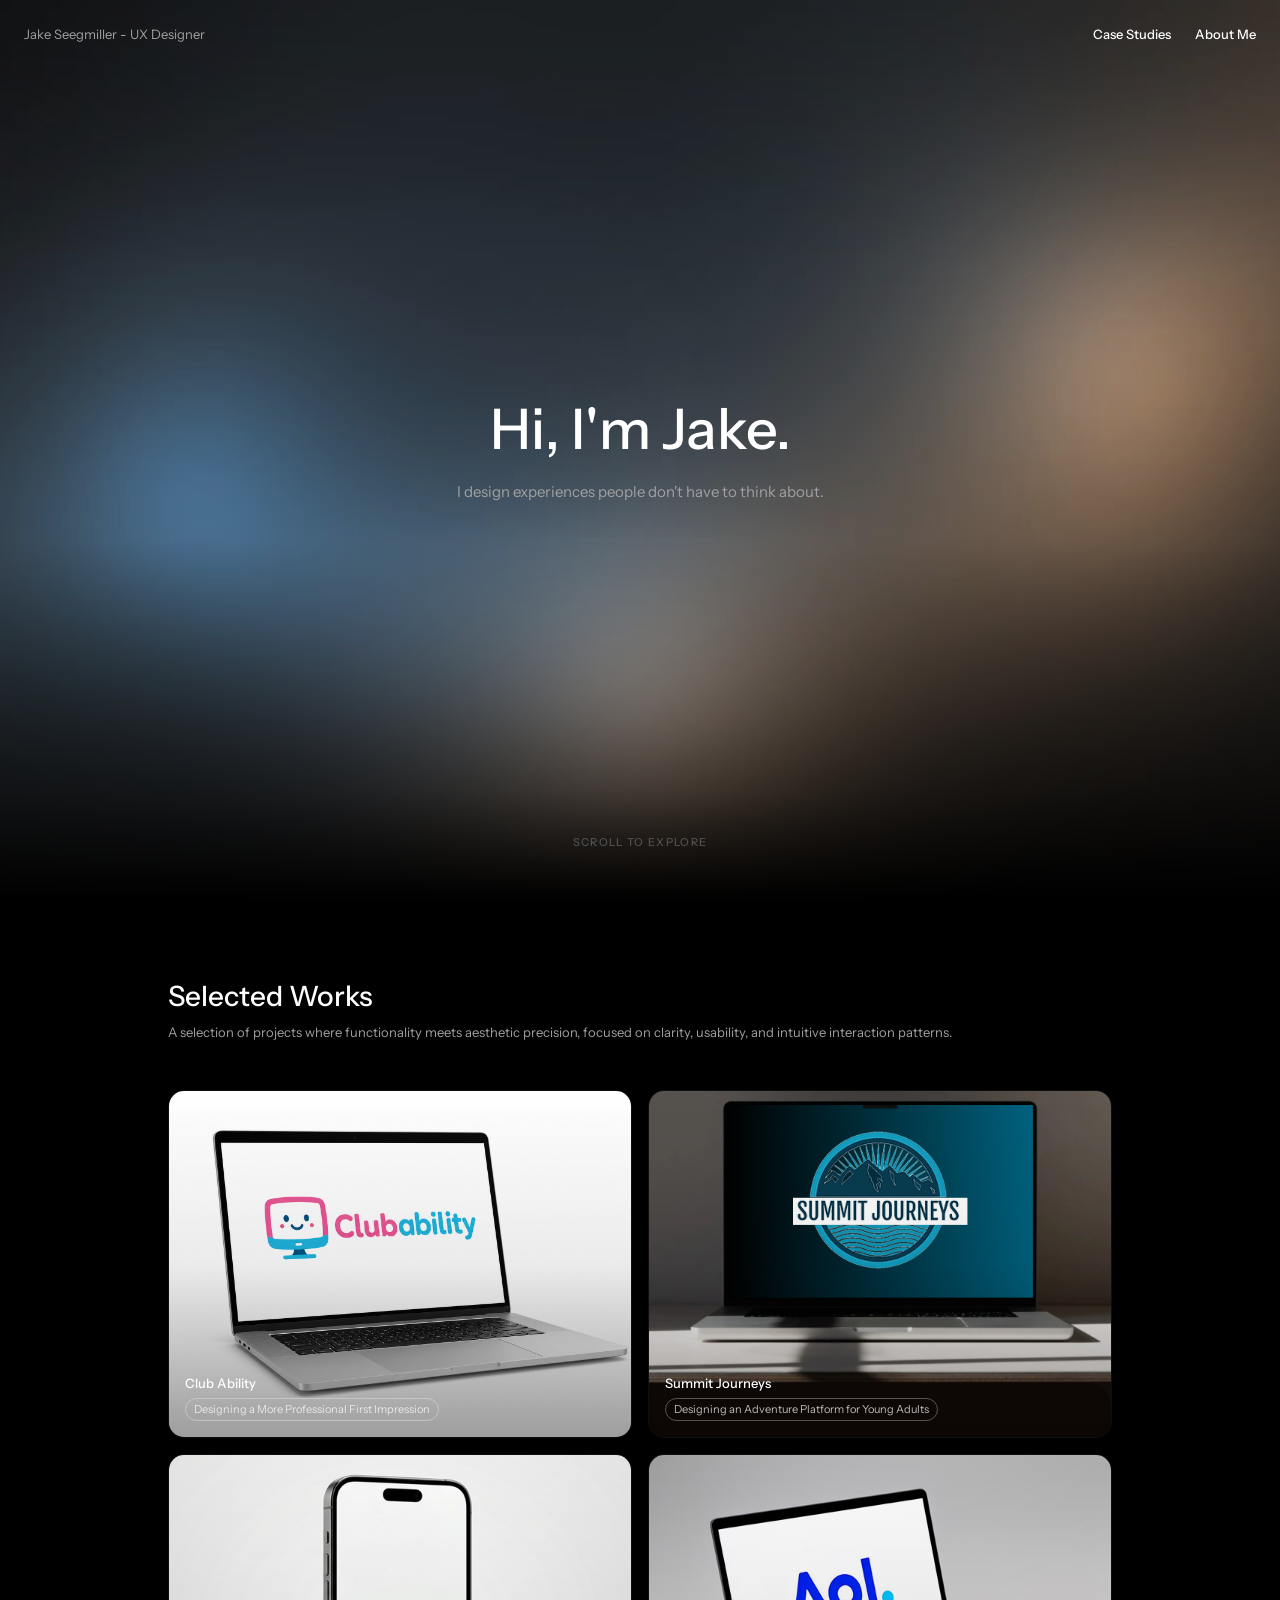
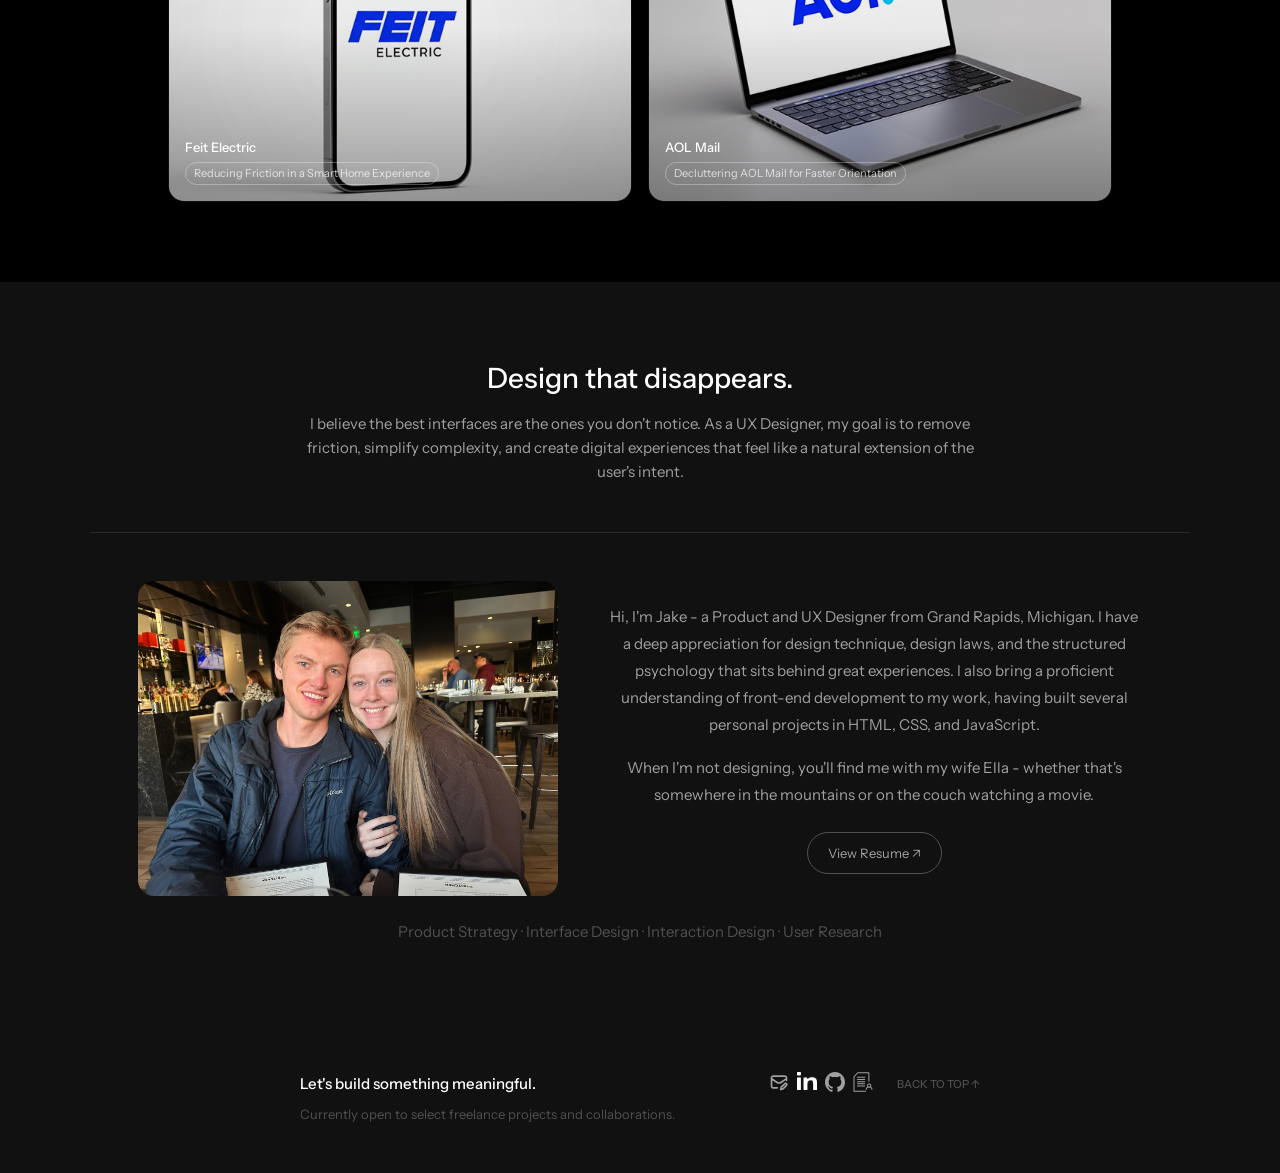
==== commit 4ec954db: "em dash change" ====
--- a/index.html
+++ b/index.html
@@ -10,7 +10,7 @@
     </script>
     <meta charset="UTF-8" />
     <meta name="viewport" content="width=device-width, initial-scale=1.0" />
-    <title>Jake Seegmiller — UX Portfolio</title>
+    <title>Jake Seegmiller  -  UX Portfolio</title>
     <link rel="preconnect" href="https://fonts.googleapis.com" />
     <link rel="preconnect" href="https://fonts.gstatic.com" crossorigin />
     <link
@@ -20,12 +20,15 @@
     <link rel="stylesheet" href="styles/tokens.css" />
     <link rel="stylesheet" href="styles/global.css" />
     <link rel="stylesheet" href="styles/components.css" />
-    <link rel="stylesheet" href="styles/layout.css" />
+    <link rel="stylesheet" href="styles/layout.css?v=responsive-20260921-2" />
     <style>
       @media (max-width: 640px) {
         .layout-philosophy__about-columns {
           flex-direction: column;
           align-items: stretch;
+          gap: var(--space-lg) !important;
+          padding-left: 0 !important;
+          padding-right: 0 !important;
         }
 
         .layout-philosophy__about-photo {
@@ -47,7 +50,7 @@
   <body id="top">
     <header>
       <nav class="layout-nav" aria-label="Primary navigation">
-        <p class="layout-nav__brand">Jake Seegmiller — UX Designer</p>
+        <p class="layout-nav__brand">Jake Seegmiller  -  UX Designer</p>
         <div class="layout-nav__links">
           <a class="layout-nav__link" href="#works">Case Studies</a>
           <a class="layout-nav__link" href="#about">About Me</a>
@@ -80,7 +83,7 @@
               href="pages/clubability.html"
               data-glow="#E8A0BF"
               data-hover-glow
-              aria-label="Club Ability — open case study"
+              aria-label="Club Ability  -  open case study"
             >
               <img class="card-thumb" src="assets/images/clubability.png" alt="Club Ability nonprofit website redesign" />
               <div class="card-scrim"></div>
@@ -95,7 +98,7 @@
               href="pages/summit-journeys.html"
               data-glow="#4A9EBF"
               data-hover-glow
-              aria-label="Summit Journeys — open case study"
+              aria-label="Summit Journeys  -  open case study"
             >
               <img class="card-thumb" src="assets/images/summit-journeys.png" alt="Summit Journeys travel experience interface" />
               <div class="card-scrim"></div>
@@ -110,7 +113,7 @@
               href="pages/feit-electric.html"
               data-glow="#3A7BD5"
               data-hover-glow
-              aria-label="Feit Electric — open case study"
+              aria-label="Feit Electric  -  open case study"
             >
               <img class="card-thumb" src="assets/images/feit-electric.png" alt="Feit Electric connected home product interface" />
               <div class="card-scrim"></div>
@@ -125,7 +128,7 @@
               href="pages/aol-mail.html"
               data-glow="#3A7BD5"
               data-hover-glow
-              aria-label="AOL Mail — open case study"
+              aria-label="AOL Mail  -  open case study"
             >
               <img class="card-thumb" src="assets/images/aol-mail.png" alt="AOL Mail inbox modernization concept" />
               <div class="card-scrim"></div>
@@ -163,7 +166,7 @@
               <p
                 style="color: var(--color-text-secondary); font-size: var(--text-md); line-height: var(--leading-loose);"
               >
-                Hi, I'm Jake — a Product and UX Designer from Grand Rapids, Michigan. I have a
+                Hi, I'm Jake  -  a Product and UX Designer from Grand Rapids, Michigan. I have a
                 deep appreciation for design technique, design laws, and the structured
                 psychology that sits behind great experiences. I also bring a proficient
                 understanding of front-end development to my work, having built several
@@ -172,11 +175,11 @@
               <p
                 style="margin-top: var(--space-md); color: var(--color-text-secondary); font-size: var(--text-md); line-height: var(--leading-loose);"
               >
-                When I'm not designing, you'll find me with my wife Ella — whether that's
+                When I'm not designing, you'll find me with my wife Ella  -  whether that's
                 somewhere in the mountains or on the couch watching a movie.
               </p>
               <a
-                href="assets/images/Resume_-_Jake_Seegmiller_2026.pdf"
+                href="assets/images/Resume_-_Jake_Seegmiller_2026_v2.pdf"
                 target="_blank"
                 rel="noopener noreferrer"
                 style="display: inline-block; margin-top: var(--space-lg); padding: 10px 20px; border: 1px solid var(--color-text-muted); border-radius: var(--radius-pill); font-size: var(--text-sm); color: var(--color-text-secondary); transition: border-color var(--transition-base), color var(--transition-base);"
@@ -216,7 +219,7 @@
               </span>
             </a>
             <a
-              href="https://www.linkedin.com/in/jacob-seegmiller-11bab8307"
+                href="https://www.linkedin.com/in/jake-seegmiller-11bab8307"
               target="_blank"
               rel="noopener noreferrer"
               aria-label="Jake on LinkedIn"
@@ -245,7 +248,7 @@
               </span>
             </a>
             <a
-              href="assets/images/Resume_-_Jake_Seegmiller_2026.pdf"
+              href="assets/images/Resume_-_Jake_Seegmiller_2026_v2.pdf"
               target="_blank"
               rel="noopener noreferrer"
               aria-label="Download Jake's resume"
--- a/styles/global.css
+++ b/styles/global.css
@@ -8,6 +8,7 @@
 
 html {
   scroll-behavior: smooth;
+  overflow-x: clip;
 }
 
 body {
@@ -18,6 +19,7 @@
   color: var(--color-text-primary);
   background-color: var(--color-bg);
   -webkit-font-smoothing: antialiased;
+  overflow-x: clip;
 }
 
 .hero-intro {
--- a/styles/layout.css
+++ b/styles/layout.css
@@ -26,6 +26,27 @@
   font-size: var(--text-sm);
   color: var(--color-text-primary);
   font-weight: var(--weight-medium);
+}
+
+@media (max-width: 700px) {
+  .layout-nav {
+    gap: var(--space-md);
+    padding: var(--space-md);
+  }
+
+  .layout-nav__links {
+    gap: var(--space-md);
+    flex-shrink: 0;
+  }
+}
+
+@media (max-width: 360px) {
+  .layout-nav {
+    flex-direction: column;
+    align-items: center;
+    gap: var(--space-sm);
+    text-align: center;
+  }
 }
 
 main > section:first-of-type:not(.layout-hero) {
@@ -149,6 +170,57 @@
 @media (max-width: 768px) {
   .layout-works {
     padding: var(--space-2xl) var(--space-lg);
+  }
+}
+
+@media (max-width: 640px) {
+  .layout-works {
+    padding: var(--space-xl) var(--space-md);
+  }
+
+  .layout-works__grid {
+    grid-template-columns: 1fr;
+  }
+
+  .layout-hero {
+    min-height: 100svh;
+    max-height: none;
+    padding-inline: var(--space-md);
+  }
+
+  .layout-hero__content {
+    padding-inline: var(--space-sm);
+  }
+
+  .layout-hero__title {
+    font-size: clamp(2rem, 10vw, var(--text-2xl));
+    text-align: center;
+  }
+
+  .layout-hero__subtitle {
+    max-width: 32ch;
+  }
+
+  .layout-philosophy {
+    padding: var(--space-xl) var(--space-md);
+  }
+
+  .layout-philosophy__skills {
+    line-height: var(--leading-normal);
+  }
+
+  .layout-footer {
+    padding: var(--space-xl) var(--space-md);
+  }
+
+  .layout-footer__inner,
+  .layout-footer__right {
+    flex-direction: column;
+    align-items: flex-start;
+  }
+
+  .layout-footer__right {
+    gap: var(--space-md);
   }
 }
 
@@ -1334,6 +1406,15 @@
 }
 
 @media (max-width: 640px) {
+  .layout-case-study-main--aol {
+    padding: calc(var(--space-2xl) + var(--space-lg)) var(--space-md) var(--space-xl);
+  }
+
+  .aol-case-nav {
+    top: 52px;
+    margin-bottom: var(--space-lg);
+  }
+
   .aol-case-study__grid {
     grid-template-columns: 1fr;
   }
@@ -1348,4 +1429,34 @@
     font-size: 1rem;
     line-height: 1.45;
   }
-}
+
+  .case-study-image-pair {
+    flex-direction: column !important;
+    gap: var(--space-md) !important;
+  }
+
+  .case-study-image-pair > figure {
+    width: 100% !important;
+  }
+
+  .clubability-meta {
+    grid-template-columns: 1fr !important;
+    gap: var(--space-md);
+    text-align: left;
+  }
+
+  .clubability-slideshow__arrow {
+    width: 40px;
+    height: 40px;
+  }
+}
+
+@media (max-width: 360px) {
+  .layout-case-study-main--aol {
+    padding-top: calc(var(--space-2xl) + var(--space-xl));
+  }
+
+  .aol-case-nav {
+    top: 76px;
+  }
+}
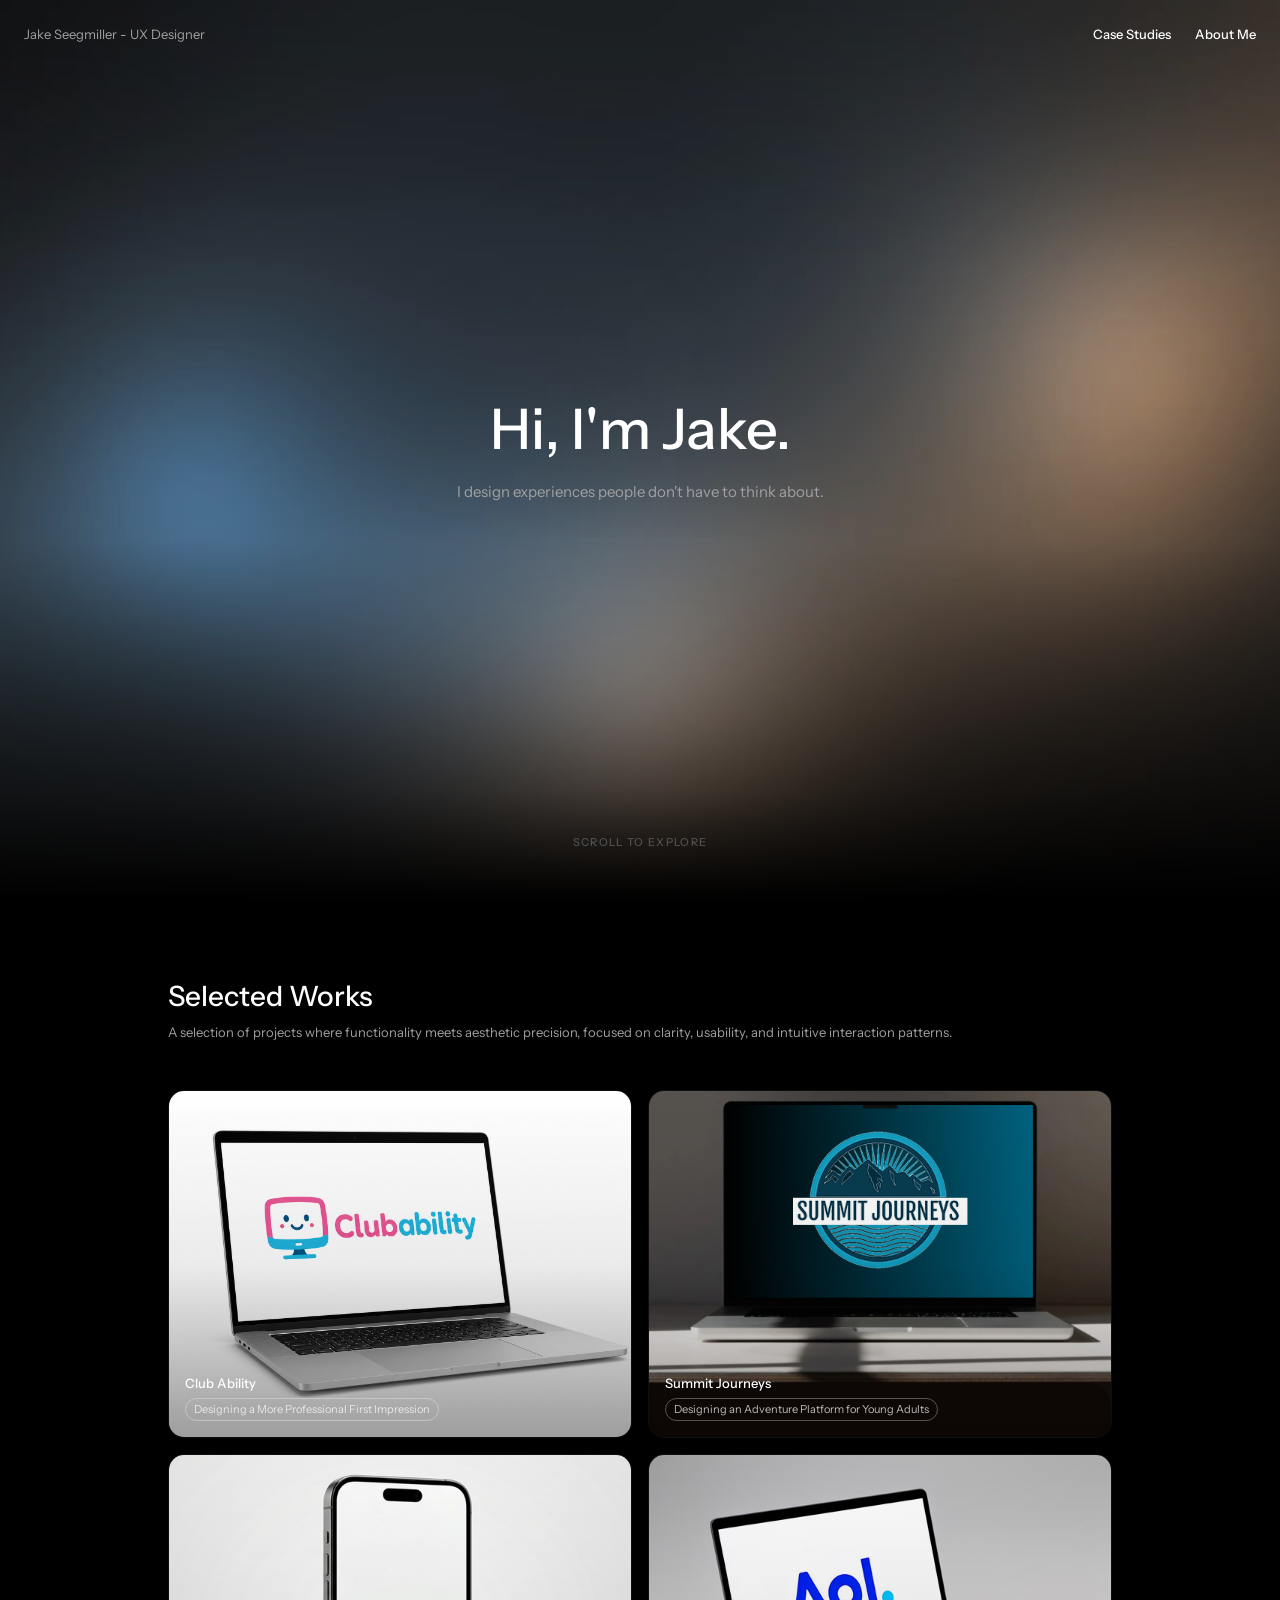
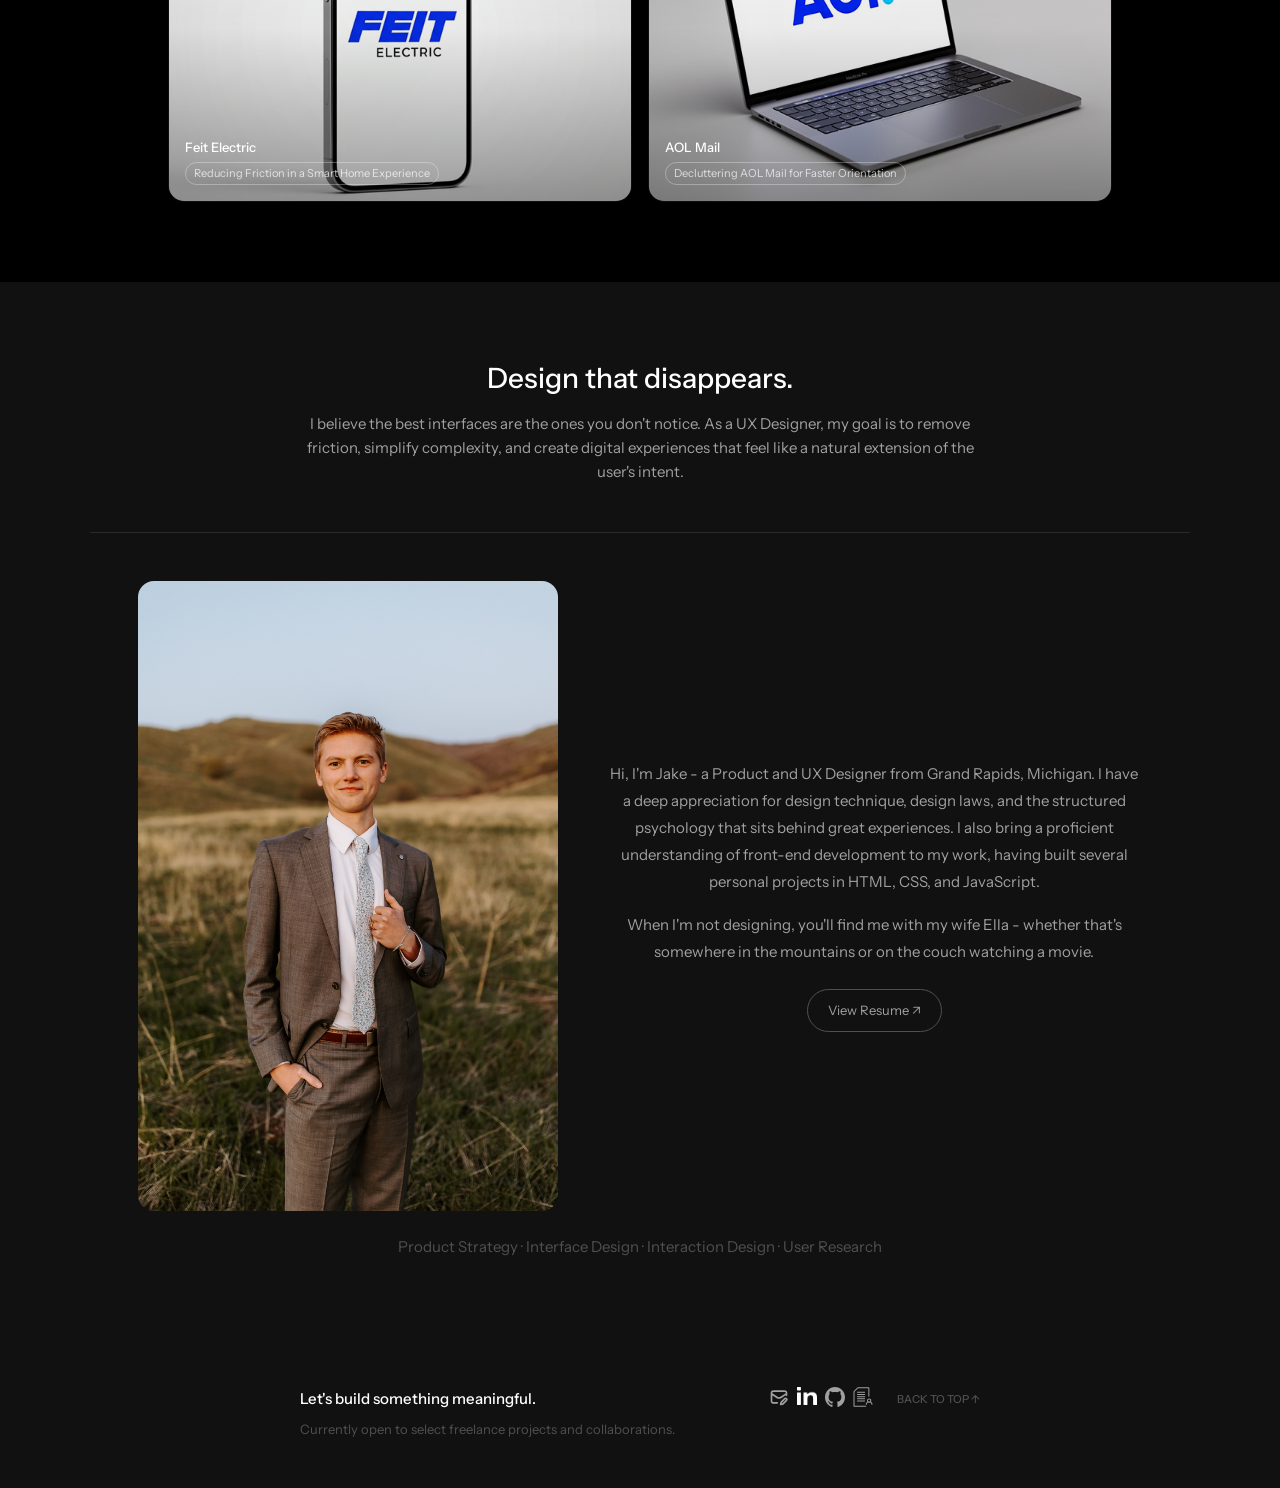
==== commit e5bb8a76: "New Photo" ====
--- a/index.html
+++ b/index.html
@@ -157,7 +157,7 @@
         >
           <div class="layout-philosophy__about-photo" style="flex: 0 0 420px;">
               <img
-                src="assets/images/about_me.jpeg"
+                src="assets/images/ABOUT_ME.JPG"
                 alt="Jake Seegmiller"
                 style="width: 100%; height: auto; border-radius: var(--radius-lg); display: block;"
               />
@@ -166,7 +166,7 @@
               <p
                 style="color: var(--color-text-secondary); font-size: var(--text-md); line-height: var(--leading-loose);"
               >
-                Hi, I'm Jake  -  a Product and UX Designer from Grand Rapids, Michigan. I have a
+                Hi, I'm Jake - a Product and UX Designer from Grand Rapids, Michigan. I have a
                 deep appreciation for design technique, design laws, and the structured
                 psychology that sits behind great experiences. I also bring a proficient
                 understanding of front-end development to my work, having built several
